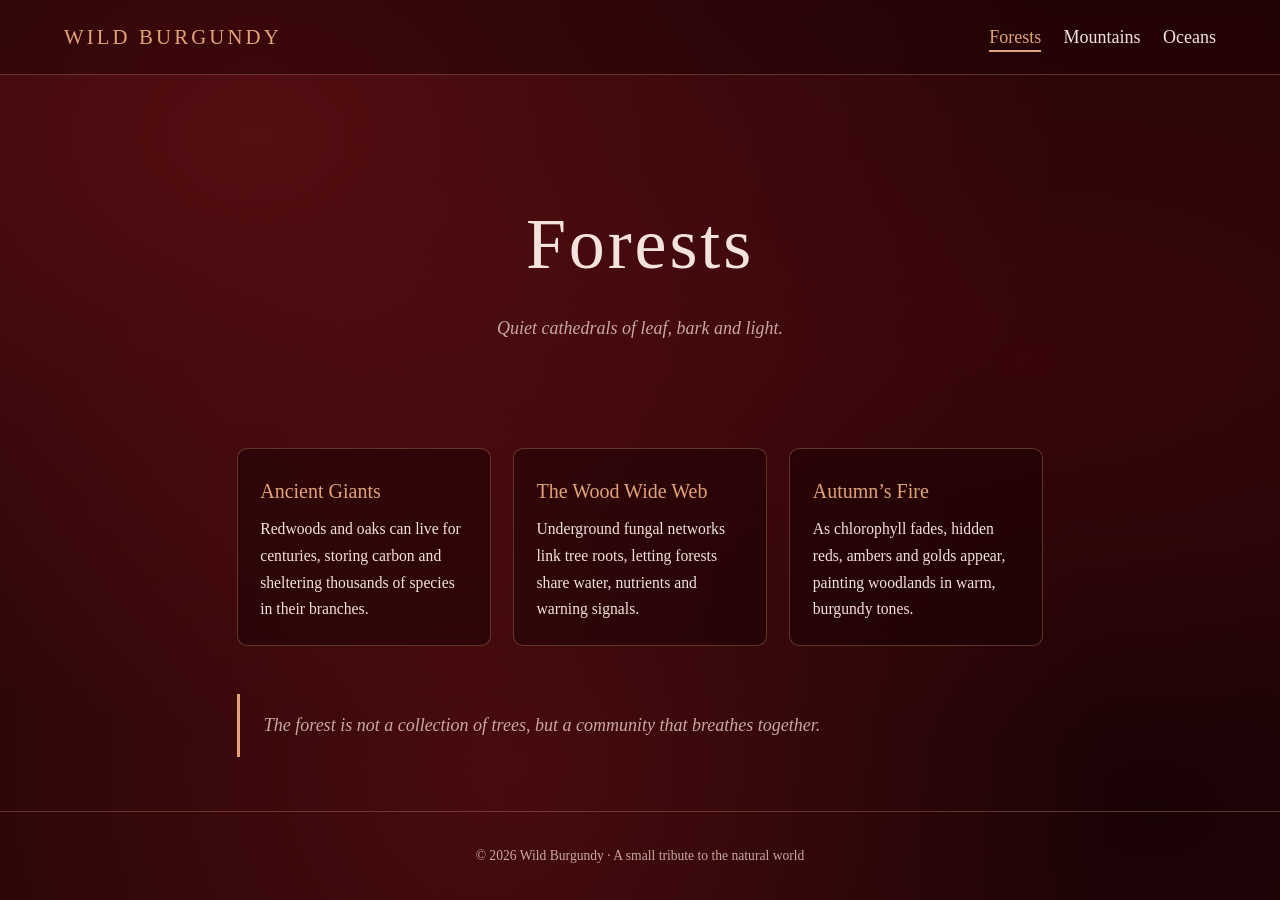
==== index.html @ 73293c4a "Add files via upload" ====
<!DOCTYPE html>
<html lang="en"><head><meta charset="utf-8">
<meta name="viewport" content="width=device-width, initial-scale=1">
<title>Forests – Wild Burgundy</title>
<link rel="stylesheet" href="style.css"></head>
<body>
<header><span class="logo">Wild Burgundy</span><nav><a href="index.html" class="on">Forests</a><a href="mountains.html">Mountains</a><a href="oceans.html">Oceans</a></nav></header>
<section class="hero"><h1>Forests</h1><p>Quiet cathedrals of leaf, bark and light.</p></section>
<main><div class="grid"><article class="card"><h2>Ancient Giants</h2><p>Redwoods and oaks can live for centuries, storing carbon and sheltering thousands of species in their branches.</p></article><article class="card"><h2>The Wood Wide Web</h2><p>Underground fungal networks link tree roots, letting forests share water, nutrients and warning signals.</p></article><article class="card"><h2>Autumn’s Fire</h2><p>As chlorophyll fades, hidden reds, ambers and golds appear, painting woodlands in warm, burgundy tones.</p></article></div>
<blockquote class="quote">The forest is not a collection of trees, but a community that breathes together.</blockquote></main>
<footer>© 2026 Wild Burgundy · A small tribute to the natural world</footer>
</body></html>
---- style.css ----
:root{--bg:#2a0608;--ink:#f3e3dc;--muted:#c9a8a0;--accent:#e0a37a;--card:rgba(20,2,4,.45);--line:rgba(224,163,122,.3)}
*{box-sizing:border-box}
html{scroll-behavior:smooth}
body{margin:0;min-height:100vh;color:var(--ink);font:18px/1.7 Georgia,"Times New Roman",serif;
background-color:var(--bg);
background-image:radial-gradient(ellipse at 20% 15%,rgba(120,20,25,.55),transparent 55%),
radial-gradient(ellipse at 80% 40%,rgba(60,6,10,.8),transparent 50%),
radial-gradient(ellipse at 40% 85%,rgba(110,18,22,.45),transparent 55%),
radial-gradient(ellipse at 90% 90%,rgba(20,2,4,.7),transparent 45%);
background-attachment:fixed}
header{display:flex;flex-wrap:wrap;gap:1rem;justify-content:space-between;align-items:center;padding:1.2rem 5vw;border-bottom:1px solid var(--line);background:rgba(20,2,4,.35);backdrop-filter:blur(6px)}
.logo{font-size:1.3rem;letter-spacing:.15em;text-transform:uppercase;color:var(--accent)}
nav a{color:var(--ink);text-decoration:none;margin-left:1.4rem;padding-bottom:.2rem;border-bottom:2px solid transparent}
nav a:hover,nav a.on{border-color:var(--accent);color:var(--accent)}
.hero{text-align:center;padding:12vh 6vw 8vh}
.hero h1{font-size:clamp(2.4rem,7vw,4.5rem);margin:0 0 .5rem;font-weight:normal;letter-spacing:.04em}
.hero p{max-width:40rem;margin:0 auto;color:var(--muted);font-style:italic}
main{max-width:60rem;margin:0 auto;padding:0 6vw 6vh}
.grid{display:grid;grid-template-columns:repeat(auto-fit,minmax(250px,1fr));gap:1.4rem;margin-top:2rem}
.card{background:var(--card);border:1px solid var(--line);border-radius:10px;padding:1.4rem}
.card h2{margin:.2rem 0 .5rem;font-size:1.25rem;color:var(--accent);font-weight:normal}
.card p{margin:0;color:var(--ink);font-size:.98rem}
.quote{margin:3rem 0 0;padding:1rem 1.5rem;border-left:3px solid var(--accent);color:var(--muted);font-style:italic}
footer{text-align:center;padding:2rem;color:var(--muted);font-size:.85rem;border-top:1px solid var(--line)}
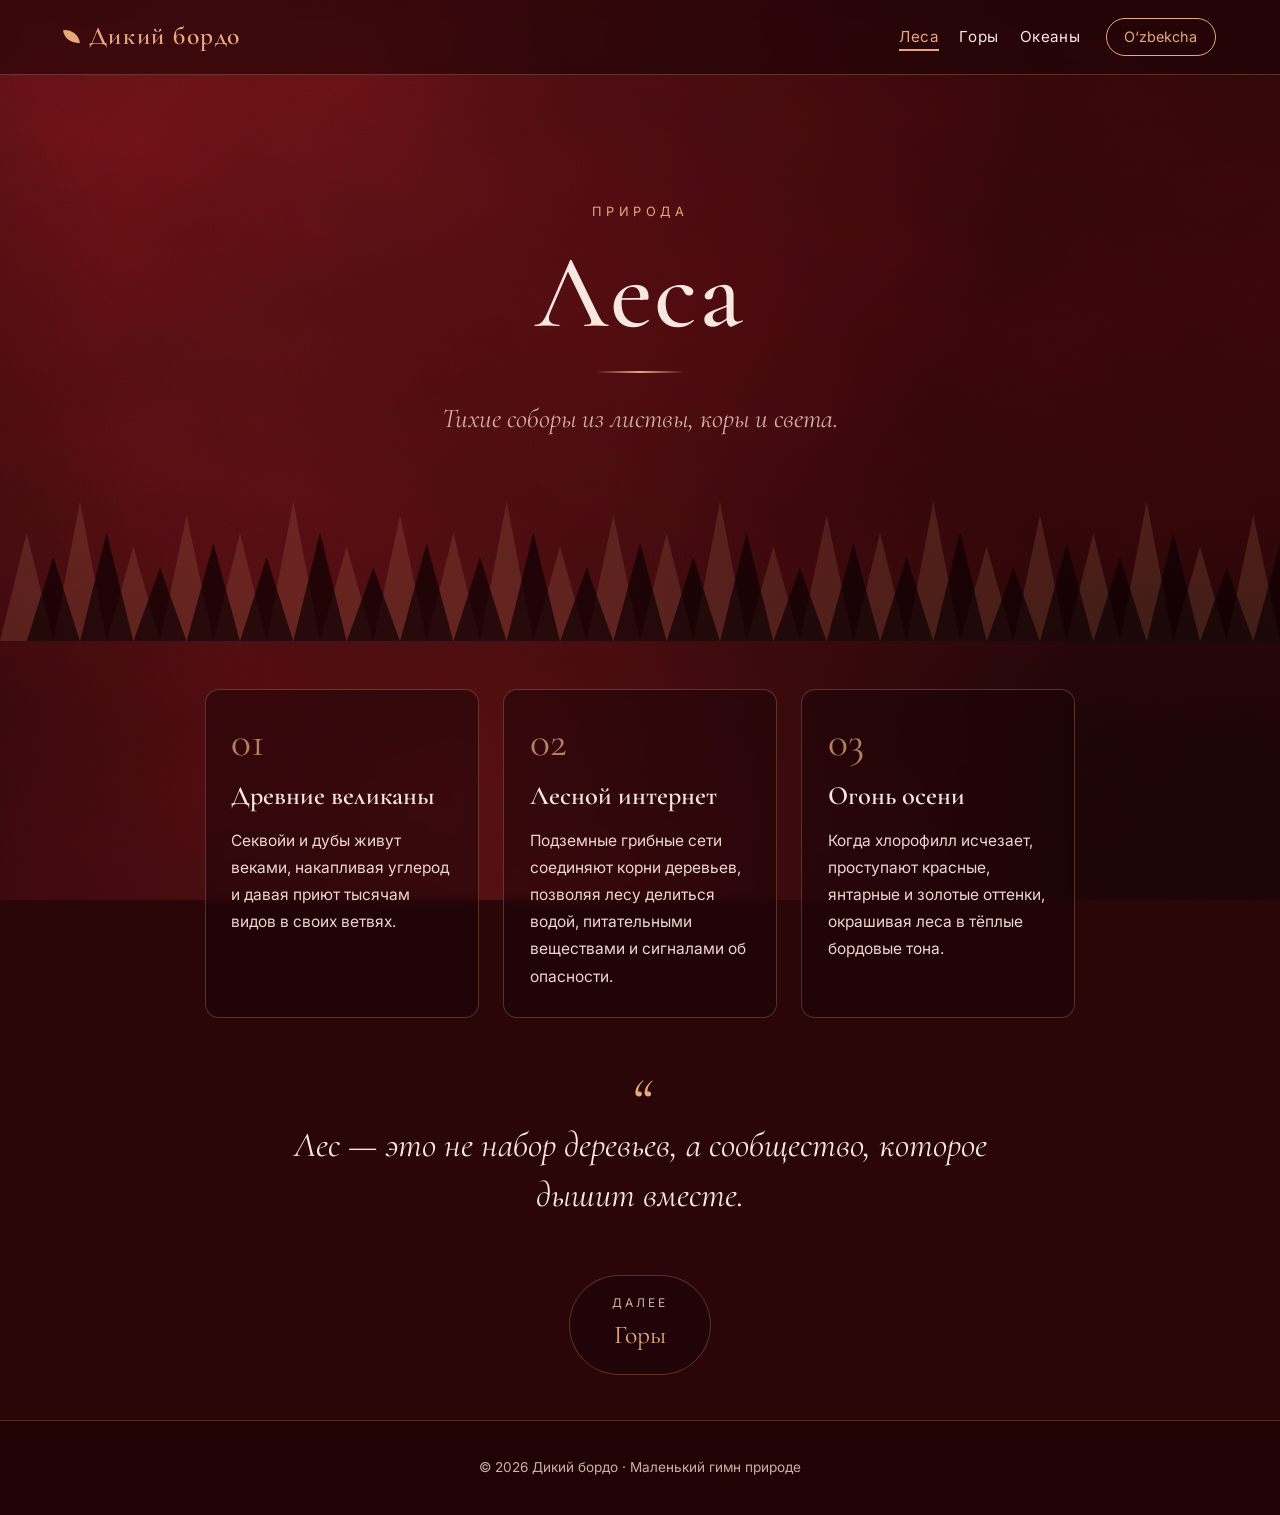
==== commit 05f32109: "Add files via upload" ====
--- a/index.html
+++ b/index.html
@@ -1,12 +1,16 @@
 <!DOCTYPE html>
-<html lang="en"><head><meta charset="utf-8">
+<html lang="ru"><head><meta charset="utf-8">
 <meta name="viewport" content="width=device-width, initial-scale=1">
-<title>Forests – Wild Burgundy</title>
+<title>Леса – Дикий бордо</title>
+<link rel="preconnect" href="https://fonts.googleapis.com"><link rel="preconnect" href="https://fonts.gstatic.com" crossorigin>
+<link href="https://fonts.googleapis.com/css2?family=Cormorant+Garamond:ital,wght@0,500;0,600;1,500&family=Inter:wght@400;500&display=swap&subset=cyrillic,latin-ext" rel="stylesheet">
 <link rel="stylesheet" href="style.css"></head>
 <body>
-<header><span class="logo">Wild Burgundy</span><nav><a href="index.html" class="on">Forests</a><a href="mountains.html">Mountains</a><a href="oceans.html">Oceans</a></nav></header>
-<section class="hero"><h1>Forests</h1><p>Quiet cathedrals of leaf, bark and light.</p></section>
-<main><div class="grid"><article class="card"><h2>Ancient Giants</h2><p>Redwoods and oaks can live for centuries, storing carbon and sheltering thousands of species in their branches.</p></article><article class="card"><h2>The Wood Wide Web</h2><p>Underground fungal networks link tree roots, letting forests share water, nutrients and warning signals.</p></article><article class="card"><h2>Autumn’s Fire</h2><p>As chlorophyll fades, hidden reds, ambers and golds appear, painting woodlands in warm, burgundy tones.</p></article></div>
-<blockquote class="quote">The forest is not a collection of trees, but a community that breathes together.</blockquote></main>
-<footer>© 2026 Wild Burgundy · A small tribute to the natural world</footer>
+<header><span class="logo" data-i18n="logo">Дикий бордо</span><div class="right"><nav><a href="index.html" class="on" data-i18n="n1">Леса</a><a href="mountains.html" data-i18n="n2">Горы</a><a href="oceans.html" data-i18n="n3">Океаны</a></nav><button class="langbtn" type="button">O‘zbekcha</button></div></header>
+<section class="hero"><span class="eyebrow" data-i18n="eyebrow">Природа</span><h1 data-i18n="fh">Леса</h1><p data-i18n="ftag">Тихие соборы из листвы, коры и света.</p><svg class="art" viewBox="0 0 1200 180" preserveAspectRatio="none" aria-hidden="true"><path fill="rgba(230,169,124,.14)" d="M0 180L25 60 L50 180ZM50 180L75 25 L100 180ZM100 180L125 75 L150 180ZM150 180L175 40 L200 180ZM200 180L225 60 L250 180ZM250 180L275 25 L300 180ZM300 180L325 75 L350 180ZM350 180L375 40 L400 180ZM400 180L425 60 L450 180ZM450 180L475 25 L500 180ZM500 180L525 75 L550 180ZM550 180L575 40 L600 180ZM600 180L625 60 L650 180ZM650 180L675 25 L700 180ZM700 180L725 75 L750 180ZM750 180L775 40 L800 180ZM800 180L825 60 L850 180ZM850 180L875 25 L900 180ZM900 180L925 75 L950 180ZM950 180L975 40 L1000 180ZM1000 180L1025 60 L1050 180ZM1050 180L1075 25 L1100 180ZM1100 180L1125 75 L1150 180ZM1150 180L1175 40 L1200 180Z"/><path fill="rgba(14,1,3,.7)" transform="translate(25 40) scale(1 .78)" d="M0 180L25 60 L50 180ZM50 180L75 25 L100 180ZM100 180L125 75 L150 180ZM150 180L175 40 L200 180ZM200 180L225 60 L250 180ZM250 180L275 25 L300 180ZM300 180L325 75 L350 180ZM350 180L375 40 L400 180ZM400 180L425 60 L450 180ZM450 180L475 25 L500 180ZM500 180L525 75 L550 180ZM550 180L575 40 L600 180ZM600 180L625 60 L650 180ZM650 180L675 25 L700 180ZM700 180L725 75 L750 180ZM750 180L775 40 L800 180ZM800 180L825 60 L850 180ZM850 180L875 25 L900 180ZM900 180L925 75 L950 180ZM950 180L975 40 L1000 180ZM1000 180L1025 60 L1050 180ZM1050 180L1075 25 L1100 180ZM1100 180L1125 75 L1150 180ZM1150 180L1175 40 L1200 180Z"/></svg></section>
+<main><div class="grid"><article class="card"><h2 data-i18n="f1t">Древние великаны</h2><p data-i18n="f1p">Секвойи и дубы живут веками, накапливая углерод и давая приют тысячам видов в своих ветвях.</p></article><article class="card"><h2 data-i18n="f2t">Лесной интернет</h2><p data-i18n="f2p">Подземные грибные сети соединяют корни деревьев, позволяя лесу делиться водой, питательными веществами и сигналами об опасности.</p></article><article class="card"><h2 data-i18n="f3t">Огонь осени</h2><p data-i18n="f3p">Когда хлорофилл исчезает, проступают красные, янтарные и золотые оттенки, окрашивая леса в тёплые бордовые тона.</p></article></div>
+<blockquote class="quote" data-i18n="fq">Лес — это не набор деревьев, а сообщество, которое дышит вместе.</blockquote>
+<a class="next" href="mountains.html"><small data-i18n="next">Далее</small><span data-i18n="n2">Горы</span></a></main>
+<footer data-i18n="foot">© 2026 Дикий бордо · Маленький гимн природе</footer>
+<script src="i18n.js"></script>
 </body></html>
--- a/style.css
+++ b/style.css
@@ -1,24 +1,45 @@
-:root{--bg:#2a0608;--ink:#f3e3dc;--muted:#c9a8a0;--accent:#e0a37a;--card:rgba(20,2,4,.45);--line:rgba(224,163,122,.3)}
+:root{--bg:#2a0608;--ink:#f6e8e1;--muted:#d0aea5;--accent:#e6a97c;--card:rgba(24,3,6,.5);--line:rgba(230,169,124,.28)}
 *{box-sizing:border-box}
 html{scroll-behavior:smooth}
-body{margin:0;min-height:100vh;color:var(--ink);font:18px/1.7 Georgia,"Times New Roman",serif;
+body{margin:0;min-height:100vh;color:var(--ink);font:17px/1.75 "Inter",system-ui,-apple-system,"Segoe UI",Roboto,Arial,sans-serif;
 background-color:var(--bg);
-background-image:radial-gradient(ellipse at 20% 15%,rgba(120,20,25,.55),transparent 55%),
-radial-gradient(ellipse at 80% 40%,rgba(60,6,10,.8),transparent 50%),
-radial-gradient(ellipse at 40% 85%,rgba(110,18,22,.45),transparent 55%),
-radial-gradient(ellipse at 90% 90%,rgba(20,2,4,.7),transparent 45%);
+background-image:radial-gradient(ellipse at 15% 10%,rgba(135,24,30,.6),transparent 55%),radial-gradient(ellipse at 85% 35%,rgba(55,5,9,.85),transparent 50%),radial-gradient(ellipse at 35% 90%,rgba(115,20,25,.5),transparent 55%),radial-gradient(ellipse at 95% 95%,rgba(18,2,4,.8),transparent 45%);
 background-attachment:fixed}
-header{display:flex;flex-wrap:wrap;gap:1rem;justify-content:space-between;align-items:center;padding:1.2rem 5vw;border-bottom:1px solid var(--line);background:rgba(20,2,4,.35);backdrop-filter:blur(6px)}
-.logo{font-size:1.3rem;letter-spacing:.15em;text-transform:uppercase;color:var(--accent)}
-nav a{color:var(--ink);text-decoration:none;margin-left:1.4rem;padding-bottom:.2rem;border-bottom:2px solid transparent}
-nav a:hover,nav a.on{border-color:var(--accent);color:var(--accent)}
-.hero{text-align:center;padding:12vh 6vw 8vh}
-.hero h1{font-size:clamp(2.4rem,7vw,4.5rem);margin:0 0 .5rem;font-weight:normal;letter-spacing:.04em}
-.hero p{max-width:40rem;margin:0 auto;color:var(--muted);font-style:italic}
-main{max-width:60rem;margin:0 auto;padding:0 6vw 6vh}
-.grid{display:grid;grid-template-columns:repeat(auto-fit,minmax(250px,1fr));gap:1.4rem;margin-top:2rem}
-.card{background:var(--card);border:1px solid var(--line);border-radius:10px;padding:1.4rem}
-.card h2{margin:.2rem 0 .5rem;font-size:1.25rem;color:var(--accent);font-weight:normal}
-.card p{margin:0;color:var(--ink);font-size:.98rem}
-.quote{margin:3rem 0 0;padding:1rem 1.5rem;border-left:3px solid var(--accent);color:var(--muted);font-style:italic}
-footer{text-align:center;padding:2rem;color:var(--muted);font-size:.85rem;border-top:1px solid var(--line)}
+body::before,body::after{content:"";position:fixed;inset:0;pointer-events:none;z-index:0;mix-blend-mode:overlay}
+body::before{opacity:.35;background:url("data:image/svg+xml,%3Csvg xmlns='http://www.w3.org/2000/svg' width='700' height='700'%3E%3Cfilter id='n'%3E%3CfeTurbulence type='fractalNoise' baseFrequency='.006 .009' numOctaves='4' seed='7'/%3E%3C/filter%3E%3Crect width='100%25' height='100%25' filter='url(%23n)'/%3E%3C/svg%3E") center/cover}
+body::after{opacity:.22;background:url("data:image/svg+xml,%3Csvg xmlns='http://www.w3.org/2000/svg' width='260' height='260'%3E%3Cfilter id='n'%3E%3CfeTurbulence type='fractalNoise' baseFrequency='.85' numOctaves='3' stitchTiles='stitch'/%3E%3C/filter%3E%3Crect width='100%25' height='100%25' filter='url(%23n)'/%3E%3C/svg%3E")}
+header,.hero,main,footer{position:relative;z-index:1}
+header{position:sticky;top:0;z-index:5;display:flex;flex-wrap:wrap;gap:.8rem 1.5rem;justify-content:space-between;align-items:center;padding:.9rem 5vw;background:rgba(24,3,6,.55);backdrop-filter:blur(10px);border-bottom:1px solid var(--line)}
+.logo{font-family:"Cormorant Garamond",Georgia,serif;font-size:1.6rem;font-weight:600;letter-spacing:.06em;color:var(--accent)}
+.logo::before{content:"";display:inline-block;width:.6em;height:.6em;margin-right:.6rem;background:var(--accent);border-radius:0 100% 0 100%;transform:rotate(-8deg)}
+.right{display:flex;flex-wrap:wrap;align-items:center;gap:.6rem 1.6rem}
+nav a{color:var(--ink);text-decoration:none;margin-right:1.3rem;font-size:.95rem;letter-spacing:.04em;padding:.2rem 0;border-bottom:2px solid transparent;transition:.2s}
+nav a:last-child{margin-right:0}
+nav a:hover,nav a.on{color:var(--accent);border-color:var(--accent)}
+.langbtn{font:inherit;font-size:.9rem;color:var(--accent);background:transparent;border:1px solid var(--accent);border-radius:999px;padding:.35rem 1.1rem;cursor:pointer;transition:.2s}
+.langbtn:hover{background:var(--accent);color:#2a0608}
+.hero{text-align:center;padding:14vh 6vw 22vh;overflow:hidden}
+.eyebrow{display:block;font-size:.8rem;letter-spacing:.35em;text-transform:uppercase;color:var(--accent);margin-bottom:1rem}
+.hero h1{font-family:"Cormorant Garamond",Georgia,serif;font-size:clamp(3rem,10vw,6.5rem);line-height:1.05;margin:0;font-weight:500;letter-spacing:.02em}
+.hero h1::after{content:"";display:block;width:90px;height:2px;margin:1.4rem auto;background:linear-gradient(90deg,transparent,var(--accent),transparent)}
+.hero p{max-width:38rem;margin:0 auto;font-family:"Cormorant Garamond",Georgia,serif;font-size:clamp(1.25rem,3vw,1.7rem);font-style:italic;color:var(--muted)}
+.art{position:absolute;left:0;bottom:0;width:100%;height:clamp(90px,18vh,170px);display:block}
+main{max-width:64rem;margin:0 auto;padding:0 6vw 5vh;counter-reset:c}
+.grid{display:grid;grid-template-columns:repeat(auto-fit,minmax(260px,1fr));gap:1.5rem;margin-top:3rem}
+.card{counter-increment:c;position:relative;background:var(--card);border:1px solid var(--line);border-radius:14px;padding:2rem 1.6rem 1.7rem;backdrop-filter:blur(4px);transition:transform .3s,border-color .3s,box-shadow .3s;animation:up .7s both}
+.card:nth-child(2){animation-delay:.12s}.card:nth-child(3){animation-delay:.24s}
+.card:hover{transform:translateY(-6px);border-color:var(--accent);box-shadow:0 14px 34px rgba(0,0,0,.35)}
+.card::before{content:counter(c,decimal-leading-zero);display:block;font-family:"Cormorant Garamond",Georgia,serif;font-size:2.6rem;line-height:1;color:var(--accent);opacity:.75;margin-bottom:.6rem}
+.card h2{margin:0 0 .5rem;font-family:"Cormorant Garamond",Georgia,serif;font-size:1.65rem;font-weight:600}
+.card p{margin:0;font-size:.97rem;color:#ecd6cf}
+.quote{margin:4rem auto 0;max-width:44rem;text-align:center;font-family:"Cormorant Garamond",Georgia,serif;font-size:clamp(1.5rem,3.6vw,2.2rem);font-style:italic;line-height:1.4;color:var(--ink)}
+.quote::before{content:"“";display:block;font-size:4rem;line-height:.6;color:var(--accent)}
+.next{display:flex;flex-direction:column;align-items:center;margin:3.5rem auto 0;width:max-content;max-width:100%;text-decoration:none;color:var(--ink);padding:1rem 2.6rem;border:1px solid var(--line);border-radius:999px;background:var(--card);transition:.25s}
+.next small{font-size:.75rem;letter-spacing:.25em;text-transform:uppercase;color:var(--muted)}
+.next span{font-family:"Cormorant Garamond",Georgia,serif;font-size:1.6rem;color:var(--accent)}
+.next:hover{background:var(--accent);border-color:var(--accent)}
+.next:hover small,.next:hover span{color:#2a0608}
+footer{text-align:center;padding:2.2rem 1rem;color:var(--muted);font-size:.85rem;border-top:1px solid var(--line);background:rgba(18,2,4,.4)}
+@keyframes up{from{opacity:0;transform:translateY(24px)}to{opacity:1;transform:none}}
+@media(prefers-reduced-motion:reduce){.card{animation:none}}
+@media(max-width:600px){header{justify-content:center}.hero{padding-top:9vh}}
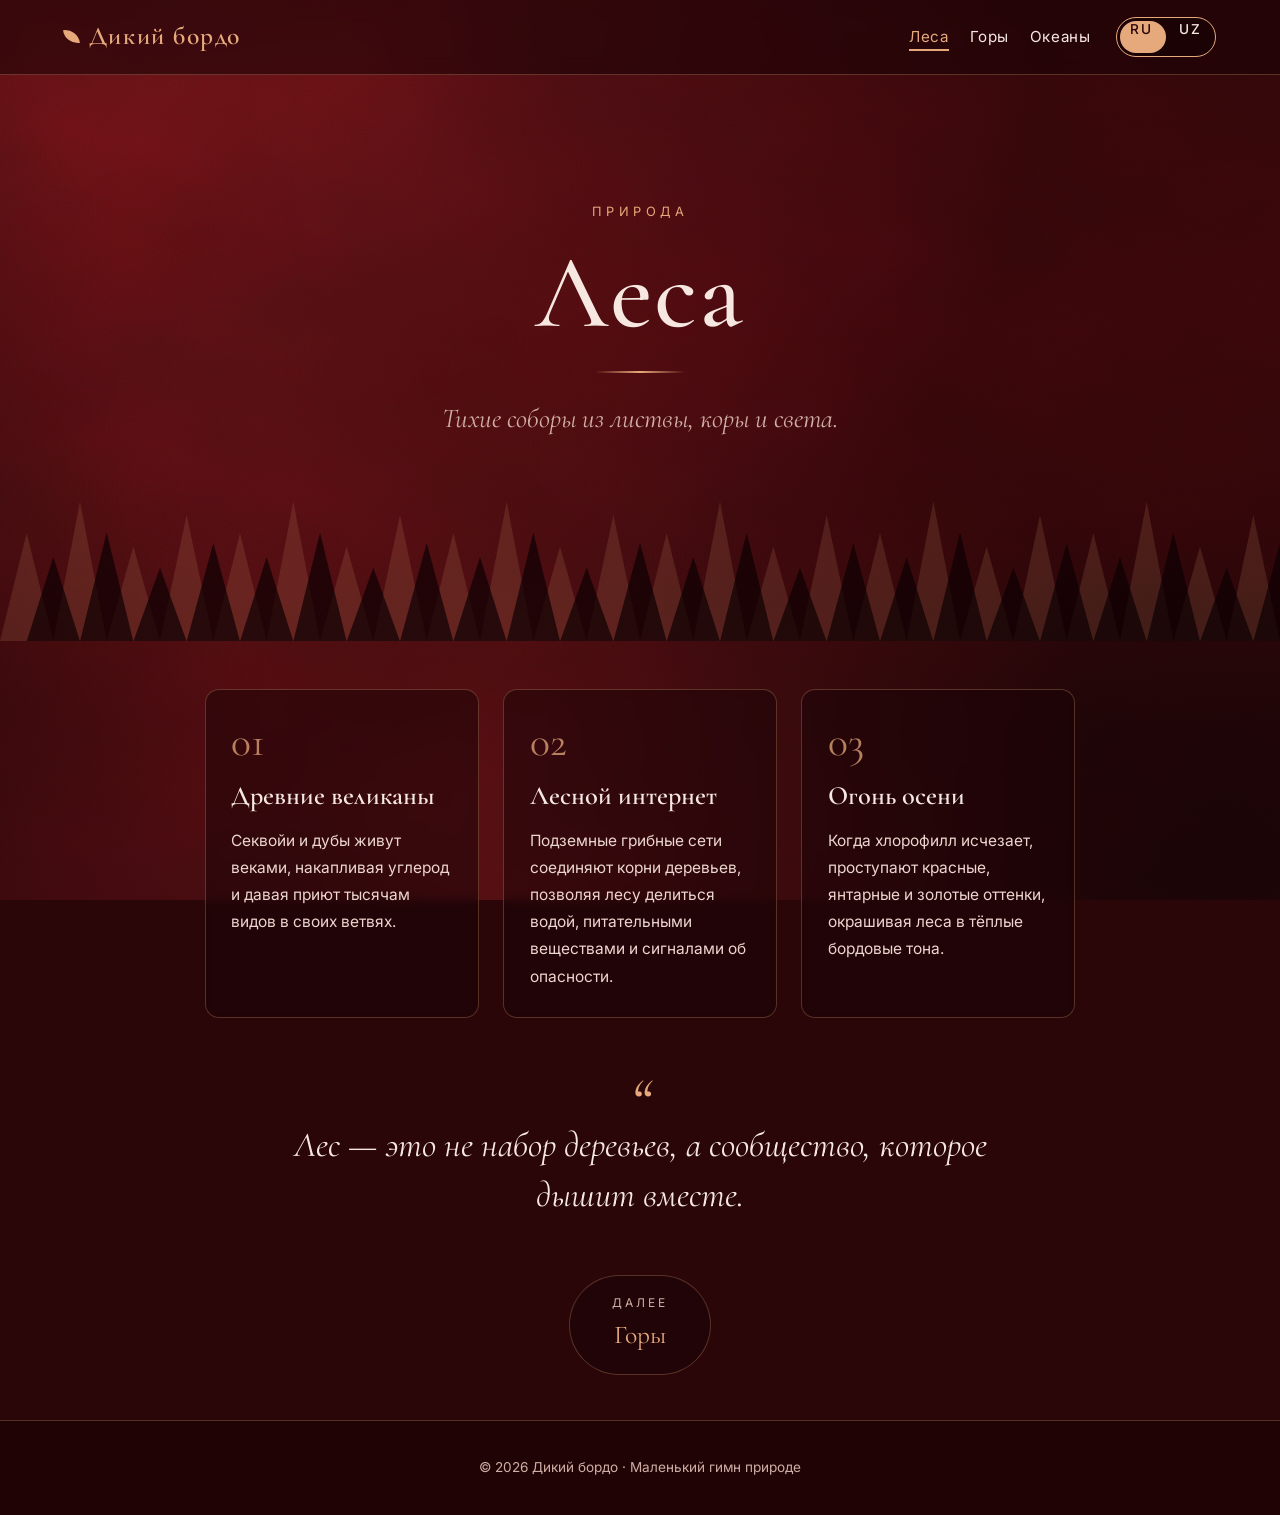
==== commit 7f6dcaf4: "Add files via upload" ====
--- a/index.html
+++ b/index.html
@@ -6,7 +6,7 @@
 <link href="https://fonts.googleapis.com/css2?family=Cormorant+Garamond:ital,wght@0,500;0,600;1,500&family=Inter:wght@400;500&display=swap&subset=cyrillic,latin-ext" rel="stylesheet">
 <link rel="stylesheet" href="style.css"></head>
 <body>
-<header><span class="logo" data-i18n="logo">Дикий бордо</span><div class="right"><nav><a href="index.html" class="on" data-i18n="n1">Леса</a><a href="mountains.html" data-i18n="n2">Горы</a><a href="oceans.html" data-i18n="n3">Океаны</a></nav><button class="langbtn" type="button">O‘zbekcha</button></div></header>
+<header><span class="logo" data-i18n="logo">Дикий бордо</span><div class="right"><nav><a href="index.html" class="on" data-i18n="n1">Леса</a><a href="mountains.html" data-i18n="n2">Горы</a><a href="oceans.html" data-i18n="n3">Океаны</a></nav><button class="switch" type="button" role="switch" aria-checked="false" data-l="ru" aria-label="Русский / O‘zbekcha"><span class="r">RU</span><span class="u">UZ</span><i class="knob"></i></button></div></header>
 <section class="hero"><span class="eyebrow" data-i18n="eyebrow">Природа</span><h1 data-i18n="fh">Леса</h1><p data-i18n="ftag">Тихие соборы из листвы, коры и света.</p><svg class="art" viewBox="0 0 1200 180" preserveAspectRatio="none" aria-hidden="true"><path fill="rgba(230,169,124,.14)" d="M0 180L25 60 L50 180ZM50 180L75 25 L100 180ZM100 180L125 75 L150 180ZM150 180L175 40 L200 180ZM200 180L225 60 L250 180ZM250 180L275 25 L300 180ZM300 180L325 75 L350 180ZM350 180L375 40 L400 180ZM400 180L425 60 L450 180ZM450 180L475 25 L500 180ZM500 180L525 75 L550 180ZM550 180L575 40 L600 180ZM600 180L625 60 L650 180ZM650 180L675 25 L700 180ZM700 180L725 75 L750 180ZM750 180L775 40 L800 180ZM800 180L825 60 L850 180ZM850 180L875 25 L900 180ZM900 180L925 75 L950 180ZM950 180L975 40 L1000 180ZM1000 180L1025 60 L1050 180ZM1050 180L1075 25 L1100 180ZM1100 180L1125 75 L1150 180ZM1150 180L1175 40 L1200 180Z"/><path fill="rgba(14,1,3,.7)" transform="translate(25 40) scale(1 .78)" d="M0 180L25 60 L50 180ZM50 180L75 25 L100 180ZM100 180L125 75 L150 180ZM150 180L175 40 L200 180ZM200 180L225 60 L250 180ZM250 180L275 25 L300 180ZM300 180L325 75 L350 180ZM350 180L375 40 L400 180ZM400 180L425 60 L450 180ZM450 180L475 25 L500 180ZM500 180L525 75 L550 180ZM550 180L575 40 L600 180ZM600 180L625 60 L650 180ZM650 180L675 25 L700 180ZM700 180L725 75 L750 180ZM750 180L775 40 L800 180ZM800 180L825 60 L850 180ZM850 180L875 25 L900 180ZM900 180L925 75 L950 180ZM950 180L975 40 L1000 180ZM1000 180L1025 60 L1050 180ZM1050 180L1075 25 L1100 180ZM1100 180L1125 75 L1150 180ZM1150 180L1175 40 L1200 180Z"/></svg></section>
 <main><div class="grid"><article class="card"><h2 data-i18n="f1t">Древние великаны</h2><p data-i18n="f1p">Секвойи и дубы живут веками, накапливая углерод и давая приют тысячам видов в своих ветвях.</p></article><article class="card"><h2 data-i18n="f2t">Лесной интернет</h2><p data-i18n="f2p">Подземные грибные сети соединяют корни деревьев, позволяя лесу делиться водой, питательными веществами и сигналами об опасности.</p></article><article class="card"><h2 data-i18n="f3t">Огонь осени</h2><p data-i18n="f3p">Когда хлорофилл исчезает, проступают красные, янтарные и золотые оттенки, окрашивая леса в тёплые бордовые тона.</p></article></div>
 <blockquote class="quote" data-i18n="fq">Лес — это не набор деревьев, а сообщество, которое дышит вместе.</blockquote>
--- a/style.css
+++ b/style.css
@@ -16,8 +16,6 @@
 nav a{color:var(--ink);text-decoration:none;margin-right:1.3rem;font-size:.95rem;letter-spacing:.04em;padding:.2rem 0;border-bottom:2px solid transparent;transition:.2s}
 nav a:last-child{margin-right:0}
 nav a:hover,nav a.on{color:var(--accent);border-color:var(--accent)}
-.langbtn{font:inherit;font-size:.9rem;color:var(--accent);background:transparent;border:1px solid var(--accent);border-radius:999px;padding:.35rem 1.1rem;cursor:pointer;transition:.2s}
-.langbtn:hover{background:var(--accent);color:#2a0608}
 .hero{text-align:center;padding:14vh 6vw 22vh;overflow:hidden}
 .eyebrow{display:block;font-size:.8rem;letter-spacing:.35em;text-transform:uppercase;color:var(--accent);margin-bottom:1rem}
 .hero h1{font-family:"Cormorant Garamond",Georgia,serif;font-size:clamp(3rem,10vw,6.5rem);line-height:1.05;margin:0;font-weight:500;letter-spacing:.02em}
@@ -43,3 +41,9 @@
 @keyframes up{from{opacity:0;transform:translateY(24px)}to{opacity:1;transform:none}}
 @media(prefers-reduced-motion:reduce){.card{animation:none}}
 @media(max-width:600px){header{justify-content:center}.hero{padding-top:9vh}}
+.switch{position:relative;display:flex;width:100px;height:40px;padding:0;border:1px solid var(--accent);border-radius:999px;background:rgba(18,2,4,.5);cursor:pointer;font:inherit}
+.switch .knob{position:absolute;top:3px;left:3px;width:calc(50% - 3px);height:calc(100% - 6px);border-radius:999px;background:var(--accent);transition:transform .3s}
+.switch[data-l="uz"] .knob{transform:translateX(100%)}
+.switch span{position:relative;z-index:1;flex:1;display:flex;align-items:center;justify-content:center;font-size:.85rem;font-weight:500;letter-spacing:.14em;color:var(--ink);transition:color .3s}
+.switch[data-l="ru"] .r,.switch[data-l="uz"] .u{color:#2a0608}
+.switch:focus-visible{outline:2px solid var(--ink);outline-offset:3px}
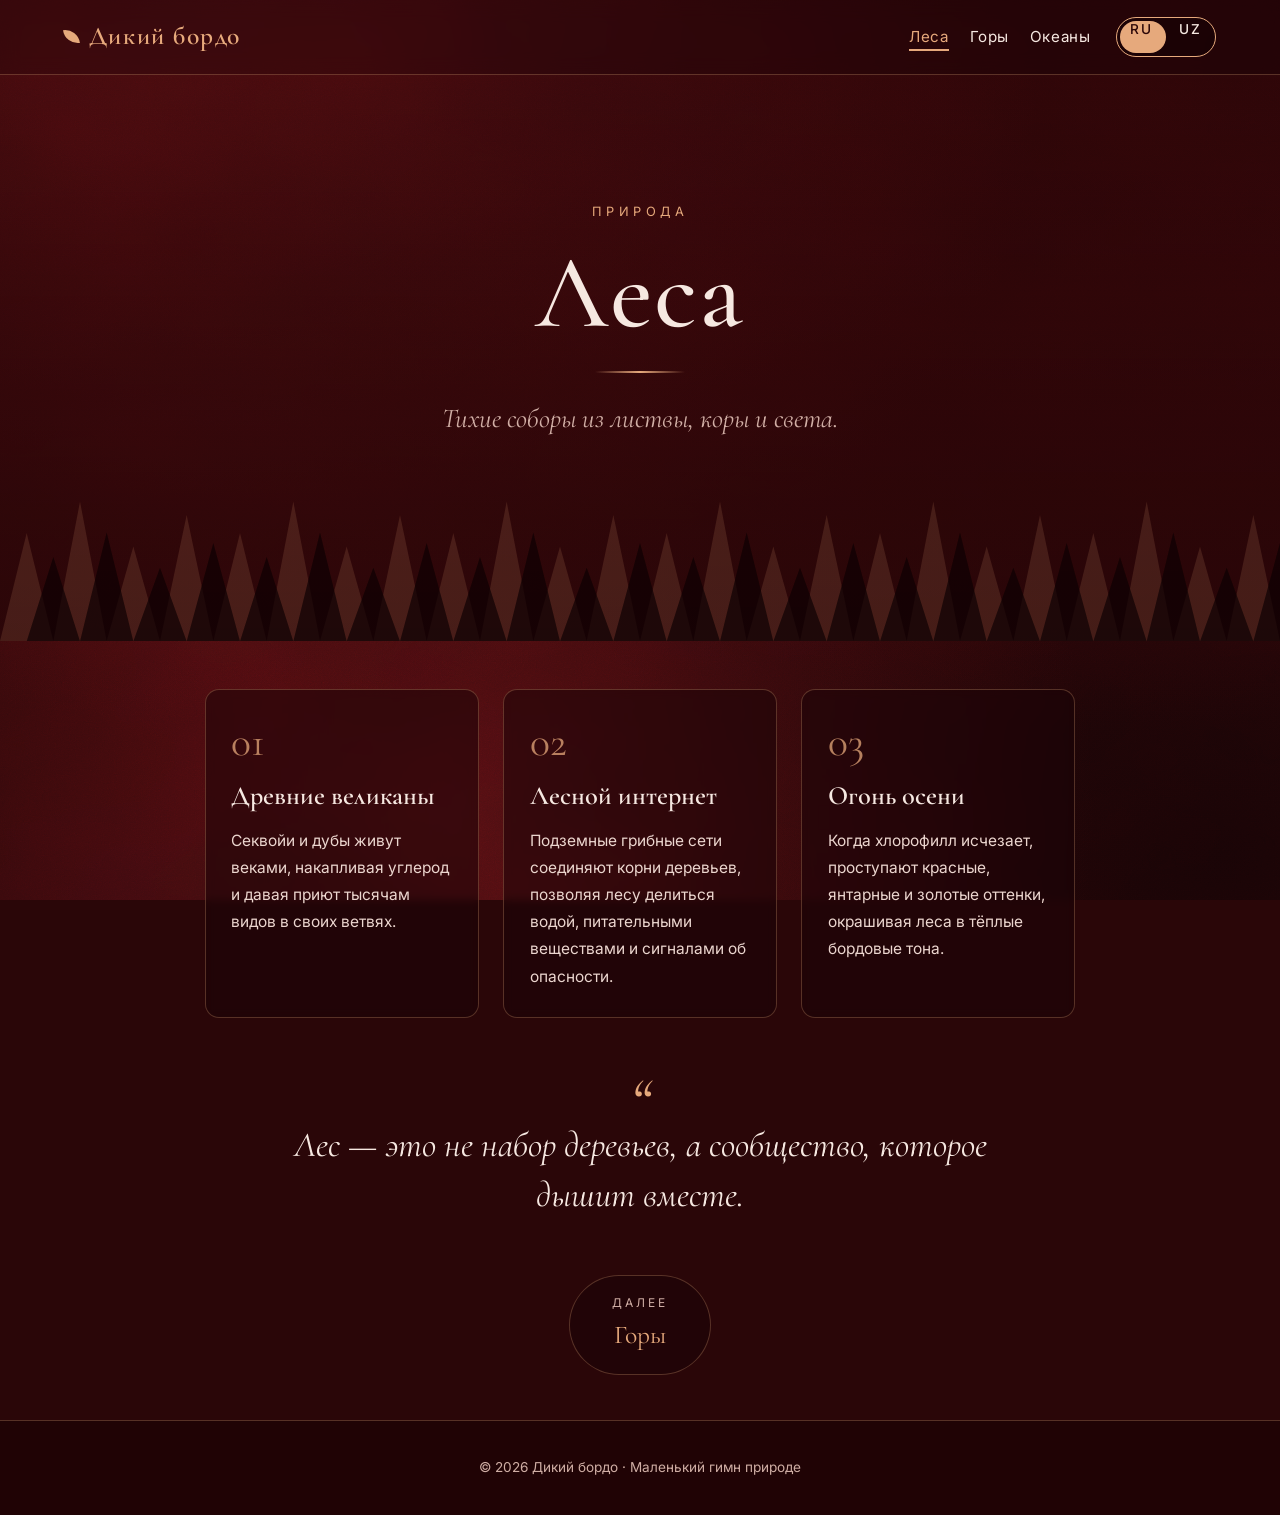
==== commit 52d4ff47: "Add files via upload" ====
--- a/index.html
+++ b/index.html
@@ -7,8 +7,8 @@
 <link rel="stylesheet" href="style.css"></head>
 <body>
 <header><span class="logo" data-i18n="logo">Дикий бордо</span><div class="right"><nav><a href="index.html" class="on" data-i18n="n1">Леса</a><a href="mountains.html" data-i18n="n2">Горы</a><a href="oceans.html" data-i18n="n3">Океаны</a></nav><button class="switch" type="button" role="switch" aria-checked="false" data-l="ru" aria-label="Русский / O‘zbekcha"><span class="r">RU</span><span class="u">UZ</span><i class="knob"></i></button></div></header>
-<section class="hero"><span class="eyebrow" data-i18n="eyebrow">Природа</span><h1 data-i18n="fh">Леса</h1><p data-i18n="ftag">Тихие соборы из листвы, коры и света.</p><svg class="art" viewBox="0 0 1200 180" preserveAspectRatio="none" aria-hidden="true"><path fill="rgba(230,169,124,.14)" d="M0 180L25 60 L50 180ZM50 180L75 25 L100 180ZM100 180L125 75 L150 180ZM150 180L175 40 L200 180ZM200 180L225 60 L250 180ZM250 180L275 25 L300 180ZM300 180L325 75 L350 180ZM350 180L375 40 L400 180ZM400 180L425 60 L450 180ZM450 180L475 25 L500 180ZM500 180L525 75 L550 180ZM550 180L575 40 L600 180ZM600 180L625 60 L650 180ZM650 180L675 25 L700 180ZM700 180L725 75 L750 180ZM750 180L775 40 L800 180ZM800 180L825 60 L850 180ZM850 180L875 25 L900 180ZM900 180L925 75 L950 180ZM950 180L975 40 L1000 180ZM1000 180L1025 60 L1050 180ZM1050 180L1075 25 L1100 180ZM1100 180L1125 75 L1150 180ZM1150 180L1175 40 L1200 180Z"/><path fill="rgba(14,1,3,.7)" transform="translate(25 40) scale(1 .78)" d="M0 180L25 60 L50 180ZM50 180L75 25 L100 180ZM100 180L125 75 L150 180ZM150 180L175 40 L200 180ZM200 180L225 60 L250 180ZM250 180L275 25 L300 180ZM300 180L325 75 L350 180ZM350 180L375 40 L400 180ZM400 180L425 60 L450 180ZM450 180L475 25 L500 180ZM500 180L525 75 L550 180ZM550 180L575 40 L600 180ZM600 180L625 60 L650 180ZM650 180L675 25 L700 180ZM700 180L725 75 L750 180ZM750 180L775 40 L800 180ZM800 180L825 60 L850 180ZM850 180L875 25 L900 180ZM900 180L925 75 L950 180ZM950 180L975 40 L1000 180ZM1000 180L1025 60 L1050 180ZM1050 180L1075 25 L1100 180ZM1100 180L1125 75 L1150 180ZM1150 180L1175 40 L1200 180Z"/></svg></section>
-<main><div class="grid"><article class="card"><h2 data-i18n="f1t">Древние великаны</h2><p data-i18n="f1p">Секвойи и дубы живут веками, накапливая углерод и давая приют тысячам видов в своих ветвях.</p></article><article class="card"><h2 data-i18n="f2t">Лесной интернет</h2><p data-i18n="f2p">Подземные грибные сети соединяют корни деревьев, позволяя лесу делиться водой, питательными веществами и сигналами об опасности.</p></article><article class="card"><h2 data-i18n="f3t">Огонь осени</h2><p data-i18n="f3p">Когда хлорофилл исчезает, проступают красные, янтарные и золотые оттенки, окрашивая леса в тёплые бордовые тона.</p></article></div>
+<section class="hero" style="--hero-img:url(images/forests.jpg)"><span class="eyebrow" data-i18n="eyebrow">Природа</span><h1 data-i18n="fh">Леса</h1><p data-i18n="ftag">Тихие соборы из листвы, коры и света.</p><svg class="art" viewBox="0 0 1200 180" preserveAspectRatio="none" aria-hidden="true"><path fill="rgba(230,169,124,.14)" d="M0 180L25 60 L50 180ZM50 180L75 25 L100 180ZM100 180L125 75 L150 180ZM150 180L175 40 L200 180ZM200 180L225 60 L250 180ZM250 180L275 25 L300 180ZM300 180L325 75 L350 180ZM350 180L375 40 L400 180ZM400 180L425 60 L450 180ZM450 180L475 25 L500 180ZM500 180L525 75 L550 180ZM550 180L575 40 L600 180ZM600 180L625 60 L650 180ZM650 180L675 25 L700 180ZM700 180L725 75 L750 180ZM750 180L775 40 L800 180ZM800 180L825 60 L850 180ZM850 180L875 25 L900 180ZM900 180L925 75 L950 180ZM950 180L975 40 L1000 180ZM1000 180L1025 60 L1050 180ZM1050 180L1075 25 L1100 180ZM1100 180L1125 75 L1150 180ZM1150 180L1175 40 L1200 180Z"/><path fill="rgba(14,1,3,.7)" transform="translate(25 40) scale(1 .78)" d="M0 180L25 60 L50 180ZM50 180L75 25 L100 180ZM100 180L125 75 L150 180ZM150 180L175 40 L200 180ZM200 180L225 60 L250 180ZM250 180L275 25 L300 180ZM300 180L325 75 L350 180ZM350 180L375 40 L400 180ZM400 180L425 60 L450 180ZM450 180L475 25 L500 180ZM500 180L525 75 L550 180ZM550 180L575 40 L600 180ZM600 180L625 60 L650 180ZM650 180L675 25 L700 180ZM700 180L725 75 L750 180ZM750 180L775 40 L800 180ZM800 180L825 60 L850 180ZM850 180L875 25 L900 180ZM900 180L925 75 L950 180ZM950 180L975 40 L1000 180ZM1000 180L1025 60 L1050 180ZM1050 180L1075 25 L1100 180ZM1100 180L1125 75 L1150 180ZM1150 180L1175 40 L1200 180Z"/></svg></section>
+<main><div class="grid"><article class="card"><h2 data-i18n="f1t">Древние великаны</h2><p data-i18n="f1p">Секвойи и дубы живут веками, накапливая углерод и давая приют тысячам видов в своих ветвях.</p></article><article class="card"><h2 data-i18n="f2t">Лесной интернет</h2><p data-i18n="f2p">Подземные грибные сети соединяют корни деревьев, позволяя лесу делиться водой, питательными веществами и сигналами об опасности.</p></article><article class="card"><h2 data-i18n="f3t">Огонь осени</h2><p data-i18n="f3p">Когда хлорофилл исчезает, проступают красные, янтарные и золотые оттенки, окрашивая леса в тёплые бордовые тона.</p></article></div><div class="gallery"><figure><img src="images/forests-1.jpg" alt="Осенний лес" loading="lazy" onerror="this.parentNode.remove()"></figure><figure><img src="images/forests-2.jpg" alt="Тропа среди деревьев" loading="lazy" onerror="this.parentNode.remove()"></figure><figure><img src="images/forests-3.jpg" alt="Солнечные лучи в лесу" loading="lazy" onerror="this.parentNode.remove()"></figure></div>
 <blockquote class="quote" data-i18n="fq">Лес — это не набор деревьев, а сообщество, которое дышит вместе.</blockquote>
 <a class="next" href="mountains.html"><small data-i18n="next">Далее</small><span data-i18n="n2">Горы</span></a></main>
 <footer data-i18n="foot">© 2026 Дикий бордо · Маленький гимн природе</footer>
--- a/style.css
+++ b/style.css
@@ -16,7 +16,7 @@
 nav a{color:var(--ink);text-decoration:none;margin-right:1.3rem;font-size:.95rem;letter-spacing:.04em;padding:.2rem 0;border-bottom:2px solid transparent;transition:.2s}
 nav a:last-child{margin-right:0}
 nav a:hover,nav a.on{color:var(--accent);border-color:var(--accent)}
-.hero{text-align:center;padding:14vh 6vw 22vh;overflow:hidden}
+.hero{text-align:center;padding:14vh 6vw 22vh;overflow:hidden;background:linear-gradient(rgba(42,6,8,.5),rgba(42,6,8,.93)),var(--hero-img,none) center/cover no-repeat}
 .eyebrow{display:block;font-size:.8rem;letter-spacing:.35em;text-transform:uppercase;color:var(--accent);margin-bottom:1rem}
 .hero h1{font-family:"Cormorant Garamond",Georgia,serif;font-size:clamp(3rem,10vw,6.5rem);line-height:1.05;margin:0;font-weight:500;letter-spacing:.02em}
 .hero h1::after{content:"";display:block;width:90px;height:2px;margin:1.4rem auto;background:linear-gradient(90deg,transparent,var(--accent),transparent)}
@@ -47,3 +47,9 @@
 .switch span{position:relative;z-index:1;flex:1;display:flex;align-items:center;justify-content:center;font-size:.85rem;font-weight:500;letter-spacing:.14em;color:var(--ink);transition:color .3s}
 .switch[data-l="ru"] .r,.switch[data-l="uz"] .u{color:#2a0608}
 .switch:focus-visible{outline:2px solid var(--ink);outline-offset:3px}
+.gallery{display:grid;grid-template-columns:repeat(auto-fit,minmax(240px,1fr));gap:1.2rem;margin-top:1.5rem}
+.gallery:empty{display:none}
+.gallery figure{position:relative;margin:0;overflow:hidden;border-radius:14px;border:1px solid var(--line);aspect-ratio:4/3}
+.gallery img{width:100%;height:100%;object-fit:cover;display:block;filter:saturate(.85) contrast(1.05);transition:transform .6s}
+.gallery figure::after{content:"";position:absolute;inset:0;background:rgba(120,20,25,.28);mix-blend-mode:multiply;pointer-events:none}
+.gallery figure:hover img{transform:scale(1.07)}
